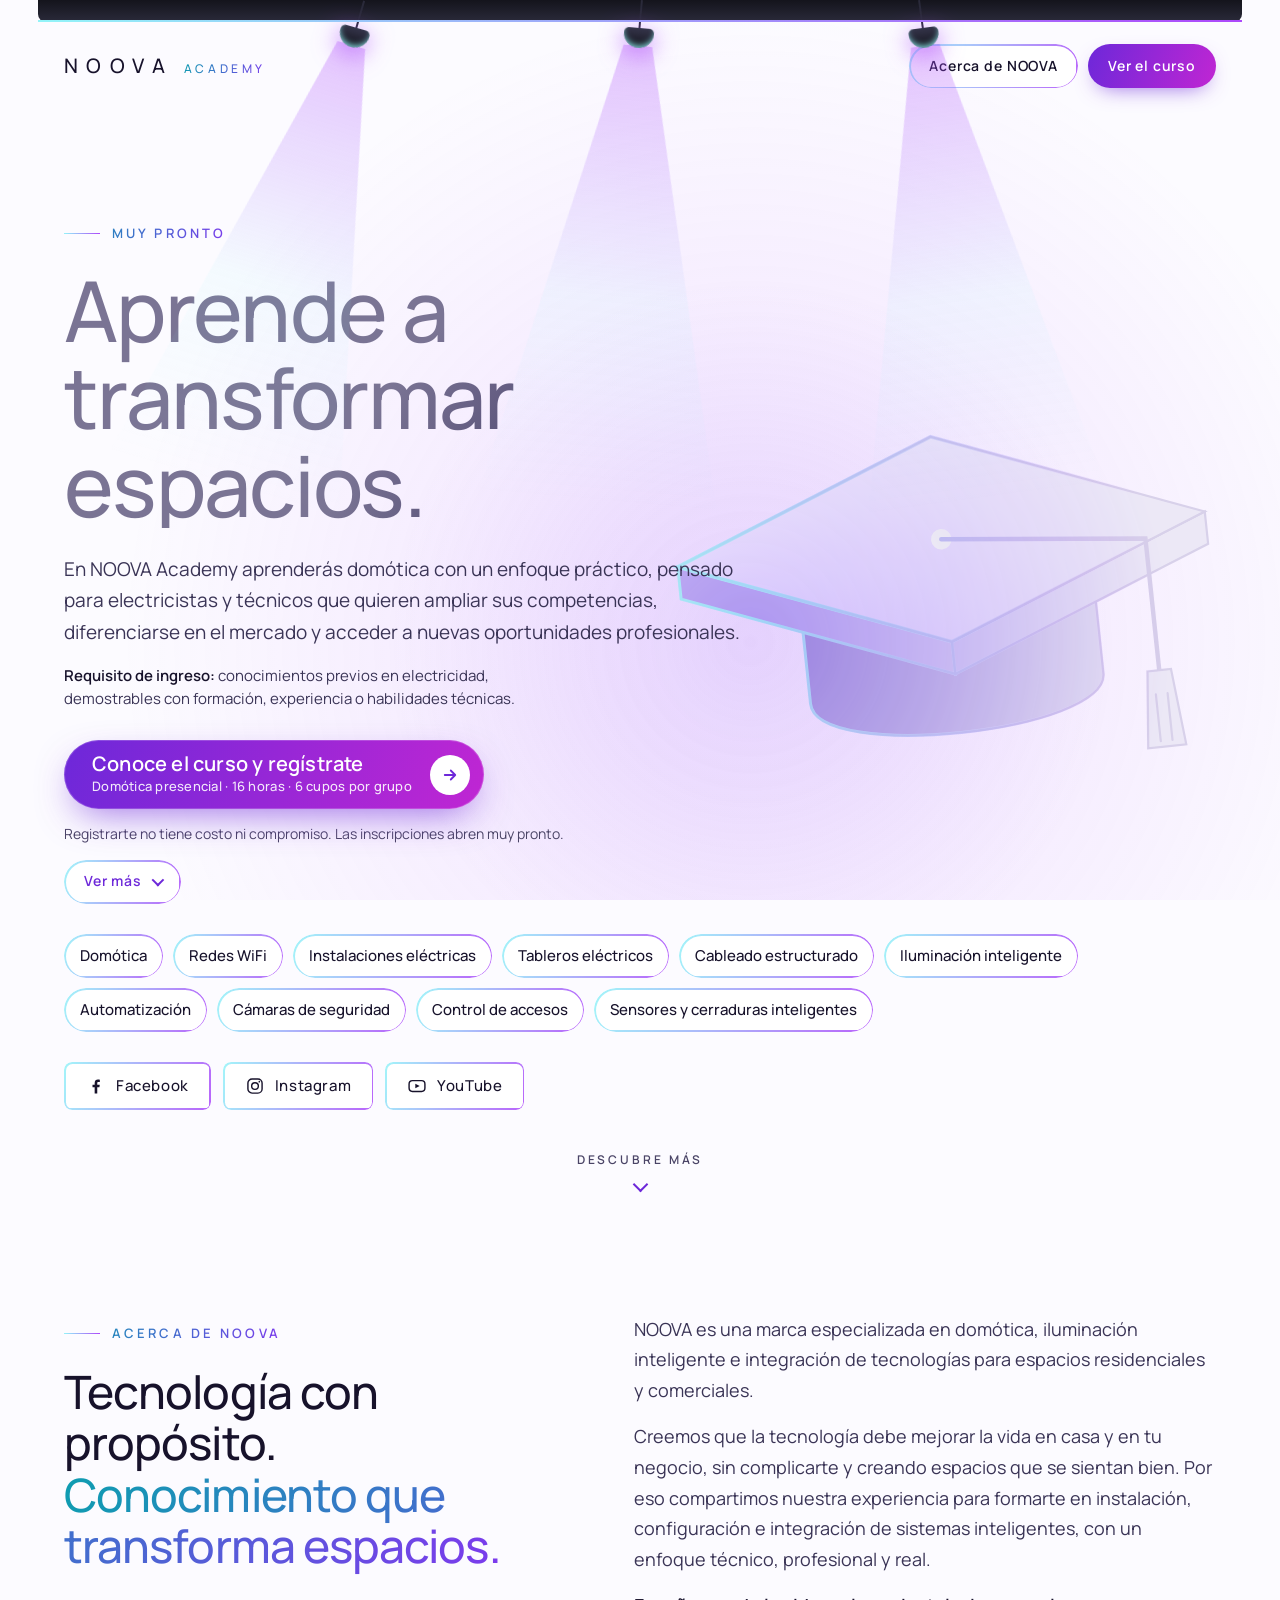
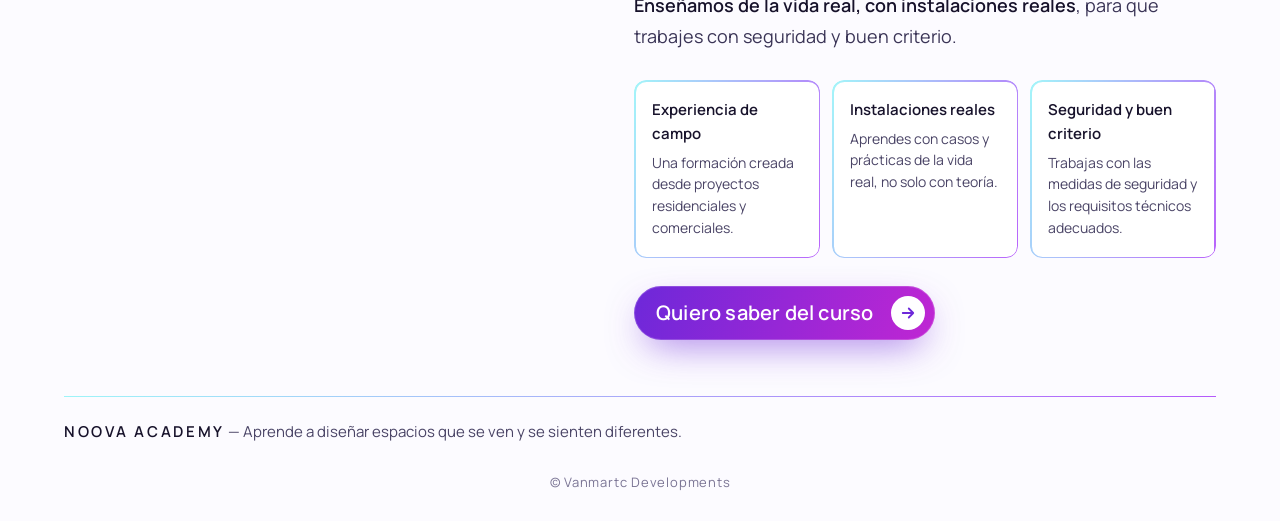
==== indexClaro.html @ cb380e4d "infoCurso page" ====
<!DOCTYPE html>
<html lang="es">
<head>
<meta charset="utf-8">
<meta name="viewport" content="width=device-width, initial-scale=1, viewport-fit=cover">
<title>NOOVA Academy | Muy pronto</title>
<meta name="description" content="Talleres de remodelación, iluminación, domótica, materiales y herramientas. La Academia NOOVA abre muy pronto.">
<meta name="theme-color" content="#FCFBFF">
<meta property="og:title" content="NOOVA Academy | Muy pronto">
<meta property="og:description" content="Aprende a transformar espacios con talleres prácticos de NOOVA Designs.">
<meta property="og:type" content="website">
<link rel="preconnect" href="https://fonts.googleapis.com">
<link rel="preconnect" href="https://fonts.gstatic.com" crossorigin>
<link href="https://fonts.googleapis.com/css2?family=Manrope:wght@400;500;600&display=swap" rel="stylesheet">
<script src="assets/js/boot.js"></script>
<link rel="stylesheet" href="assets/css/home-light.css">
<link rel="stylesheet" href="assets/css/rail-lights.css">
<link rel="stylesheet" href="assets/css/cta.css">
</head>
<body>
<div class="glow" aria-hidden="true"></div>
<div class="shade" aria-hidden="true"></div>
<div class="nrail" aria-hidden="true">
<span class="nl" style="--k:28%" data-k="28"><i></i><b></b></span>
<span class="nl nl-c" style="--k:50%" data-k="50"><i></i><b></b></span>
<span class="nl" style="--k:72%" data-k="72"><i></i><b></b></span>
</div>
<svg width="0" height="0" style="position:absolute" aria-hidden="true" focusable="false"><defs>
<linearGradient id="cone" x1="0" y1="0" x2="0" y2="1"><stop offset="0" stop-color="#F4F0EB" stop-opacity=".22"/><stop offset="1" stop-color="#F4F0EB" stop-opacity="0"/></linearGradient>
<linearGradient id="rim" x1="0" y1="0" x2="1" y2="0"><stop offset="0" stop-color="#93F4F8"/><stop offset="1" stop-color="#AD48FB"/></linearGradient>
<radialGradient id="halo"><stop offset="0" stop-color="#F4F0EB" stop-opacity=".8"/><stop offset=".35" stop-color="#AD48FB" stop-opacity=".22"/><stop offset=".7" stop-color="#E447B3" stop-opacity=".06"/><stop offset="1" stop-color="#8B5CF6" stop-opacity="0"/></radialGradient>
<linearGradient id="capg" gradientUnits="userSpaceOnUse" x1="0" y1="0" x2="400" y2="0"><stop offset="0" stop-color="#93F4F8"/><stop offset="1" stop-color="#AD48FB"/></linearGradient>
<linearGradient id="capt" x1="0" y1="0" x2="1" y2="1"><stop offset="0" stop-color="#EBE0FF"/><stop offset="1" stop-color="#B99CFF"/></linearGradient>
</defs></svg>

<div class="cap" id="cap" aria-hidden="true">
<svg class="cap-base" viewBox="0 0 400 300" focusable="false"><g class="capart"></g></svg>
<svg class="lit" viewBox="0 0 400 300" focusable="false"><g class="capart"></g></svg>
</div>

<div class="page">
<header><div class="brand" aria-label="NOOVA Academy">NOOVA<span>ACADEMY</span></div>
<div class="hd-r"><a class="nav-about" href="#acerca-noova">Acerca de NOOVA</a><a class="hd-cta" href="InfoCurso.html">Ver el curso</a></div></header>
<main>
<div class="kicker">MUY PRONTO</div>
<h1 id="titular">Aprende a transformar espacios.</h1>
<p class="lead">En NOOVA Academy aprenderás domótica con un enfoque práctico, pensado para electricistas y técnicos que quieren ampliar sus competencias, diferenciarse en el mercado y acceder a nuevas oportunidades profesionales.</p>
<p class="req"><strong>Requisito de ingreso:</strong> conocimientos previos en electricidad, demostrables con formación, experiencia o habilidades técnicas.</p>
<div class="cta-wrap">
<a class="cta" href="InfoCurso.html"><span class="cta-t"><b>Conoce el curso y regístrate</b><small>Domótica presencial · 16 horas · 6 cupos por grupo</small></span><span class="cta-ic" aria-hidden="true"><svg viewBox="0 0 24 24" fill="none" stroke="currentColor" stroke-width="2.4" stroke-linecap="round" stroke-linejoin="round"><path d="M5 12h14M13 6l6 6-6 6"/></svg></span></a>
<p class="cta-note">Registrarte no tiene costo ni compromiso. Las inscripciones abren muy pronto.</p>
</div>
<details class="more">
<summary><span class="m-closed">Ver más</span><span class="m-open">Ver menos</span></summary>
<div class="more-body">
<p>Aprenderás a instalar, configurar e integrar:</p>
<ul>
<li>Relés inteligentes, sensores de movimiento y presencia</li>
<li>Aplicaciones como Smart Life y Tuya, redes Wi-Fi y asistentes de voz como Alexa</li>
<li>Automatización de puertas, cerraduras, persianas y cortinas motorizadas</li>
<li>Sistemas de audio y control de aire acondicionado</li>
<li>Válvulas motorizadas de agua y gas, sistemas de riego y automatización de jacuzzis, siempre con las medidas de seguridad y los requisitos técnicos adecuados</li>
<li>Escenas y rutinas inteligentes, con dispositivos que trabajan en conjunto</li>
<li>Diagnóstico de fallas y solución de problemas reales de instalación y configuración</li>
</ul>
<p>Combinamos fundamentos técnicos con prácticas de laboratorio y ejercicios aplicados: comprenderás cómo funcionan los sistemas y aprenderás haciendo, no solo encendiendo luces desde el celular.</p>
<p>Si ya sabes electricidad y quieres crecer con la tecnología, aquí puedes empezar esa nueva etapa profesional.</p>
</div>
</details>
<ul class="topics" aria-label="Temas de los talleres">
<li>Domótica</li>
<li>Redes WiFi</li>
<li>Instalaciones eléctricas</li>
<li>Tableros eléctricos</li>
<li>Cableado estructurado</li>
<li>Iluminación inteligente</li>
<li>Automatización</li>
<li>Cámaras de seguridad</li>
<li>Control de accesos</li>
<li>Sensores y cerraduras inteligentes</li>
</ul>
<nav class="social" aria-label="Redes sociales">
<a href="https://web.facebook.com/noovadomoticaeiluminacioninteligente" target="_blank" rel="noopener noreferrer" aria-label="Facebook de NOOVA (se abre en una pestaña nueva)"><svg viewBox="0 0 24 24" fill="currentColor" aria-hidden="true" focusable="false"><path d="M13.5 21v-7.5h2.6l.4-3h-3V8.6c0-.9.3-1.5 1.5-1.5h1.6V4.4c-.3 0-1.2-.1-2.3-.1-2.3 0-3.9 1.4-3.9 4v2.2H7.8v3h2.6V21z"/></svg>Facebook</a>
<a href="https://www.instagram.com/noova.domotica/" target="_blank" rel="noopener noreferrer" aria-label="Instagram de NOOVA (se abre en una pestaña nueva)"><svg viewBox="0 0 24 24" fill="none" stroke="currentColor" stroke-width="1.7" aria-hidden="true" focusable="false"><rect x="3.5" y="3.5" width="17" height="17" rx="5"/><circle cx="12" cy="12" r="4"/><circle cx="17.2" cy="6.8" r="1" fill="currentColor" stroke="none"/></svg>Instagram</a>
<a href="https://www.youtube.com/@noovasmartliving" target="_blank" rel="noopener noreferrer" aria-label="YouTube de NOOVA (se abre en una pestaña nueva)"><svg viewBox="0 0 24 24" fill="none" stroke="currentColor" stroke-width="1.7" aria-hidden="true" focusable="false"><rect x="2.5" y="5.5" width="19" height="13" rx="4"/><path d="M10 9.2 L15.2 12 L10 14.8 Z" fill="currentColor" stroke="none"/></svg>YouTube</a>
</nav>
<a class="scroll-hint" href="#acerca-noova"><span>Descubre más</span><i aria-hidden="true"></i></a>
</main>

<section class="about" id="acerca-noova" aria-labelledby="acerca">
<div>
<div class="kicker">ACERCA DE NOOVA</div>
<h2 id="acerca">Tecnología con propósito. <span>Conocimiento que transforma espacios.</span></h2>
</div>
<div>
<p>NOOVA es una marca especializada en domótica, iluminación inteligente e integración de tecnologías para espacios residenciales y comerciales.</p>
<p>Creemos que la tecnología debe mejorar la vida en casa y en tu negocio, sin complicarte y creando espacios que se sientan bien. Por eso compartimos nuestra experiencia para formarte en instalación, configuración e integración de sistemas inteligentes, con un enfoque técnico, profesional y real.</p>
<p><strong>Enseñamos de la vida real, con instalaciones reales</strong>, para que trabajes con seguridad y buen criterio.</p>
<ul class="trust">
<li><b>Experiencia de campo</b><span>Una formación creada desde proyectos residenciales y comerciales.</span></li>
<li><b>Instalaciones reales</b><span>Aprendes con casos y prácticas de la vida real, no solo con teoría.</span></li>
<li><b>Seguridad y buen criterio</b><span>Trabajas con las medidas de seguridad y los requisitos técnicos adecuados.</span></li>
</ul>
<a class="cta cta--sm" href="InfoCurso.html"><span class="cta-t"><b>Quiero saber del curso</b></span><span class="cta-ic" aria-hidden="true"><svg viewBox="0 0 24 24" fill="none" stroke="currentColor" stroke-width="2.4" stroke-linecap="round" stroke-linejoin="round"><path d="M5 12h14M13 6l6 6-6 6"/></svg></span></a>
</div>
</section>

<footer>
<div class="line" aria-hidden="true"></div>
<p><strong>NOOVA ACADEMY</strong> — Aprende a diseñar espacios que se ven y se sienten diferentes.</p>
<p class="credit">© Vanmartc Developments</p>
</footer>
</div>

<script src="assets/js/home-light.js"></script>
</body>
</html>
---- assets/css/home-light.css ----
@property --lit{syntax:'<number>';inherits:true;initial-value:1}
:root{color-scheme:light;--bg:#FCFBFF;--surface:#F3EFFB;--text:#17122B;--text-2:#4A4466;--dim:#7A7494;--violet:#8B5CF6;--fucsia:#E447B3;--border:#DAD3EC;--cyan:#93F4F8;--lila:#AD48FB;--accent:#6D28D9;--logo:linear-gradient(110deg,#93F4F8,#AD48FB);--logo-text:linear-gradient(110deg,#0E9DB0,#7C3AED);--grad:linear-gradient(110deg,var(--violet),var(--fucsia));--lit:1;--x:55vw;--y:60vh;--hx:30%;--hy:50%;--s:1;--pad:64px;--rail:24px;transition:--lit 1.6s ease}
:root.off{--lit:0}
*{box-sizing:border-box;margin:0}
html,body{height:100%}
body{background:var(--bg);color:var(--text);font-family:"Manrope",system-ui,-apple-system,"Segoe UI",sans-serif;font-size:17px;line-height:1.6;overflow-x:hidden;-webkit-font-smoothing:antialiased}
.glow{position:fixed;inset:0;z-index:0;pointer-events:none;opacity:var(--lit);background:radial-gradient(520px circle at var(--x) var(--y),rgba(139,92,246,.10),transparent 70%),radial-gradient(900px circle at var(--x) var(--y),rgba(173,72,251,.16),transparent 70%)}
.lamp{position:fixed;top:0;left:50vw;width:0;height:0;z-index:1;pointer-events:none}
.fx{position:absolute;left:0;top:0}
.swing{position:absolute;top:var(--rail);left:0;transform-origin:0 0;will-change:transform}
.scale{position:absolute;left:0;top:0;transform:scale(var(--s));transform-origin:0 0}
.fxsvg{position:absolute;top:0;left:-60px;width:120px;height:90px;overflow:visible}
.lamp-btn{position:absolute;left:-32px;top:14px;width:64px;height:52px;background:transparent;border:0;border-radius:8px;cursor:pointer;pointer-events:auto}
.lamp-btn:focus-visible,.social a:focus-visible{outline:2px solid var(--accent);outline-offset:3px}
.rail{position:absolute;top:0;height:var(--rail);background:linear-gradient(#1C1C26,var(--surface));border:1px solid var(--border);border-top:0;border-radius:0 0 8px 8px}
.rail::after{content:"";position:absolute;left:0;right:0;bottom:-1px;height:1px;background:var(--logo);opacity:.8}
.cap{position:fixed;right:max(3vw,16px);bottom:max(9vh,64px);width:min(46vw,640px);aspect-ratio:4/3;z-index:1;pointer-events:none}
.cap svg{position:absolute;inset:0;width:100%;height:100%;overflow:visible}
.cap .lit{opacity:calc(.9*var(--lit));-webkit-mask-image:radial-gradient(circle 420px at var(--cx,50%) var(--cy,50%),#000 0%,rgba(0,0,0,.6) 45%,transparent 100%);mask-image:radial-gradient(circle 420px at var(--cx,50%) var(--cy,50%),#000 0%,rgba(0,0,0,.6) 45%,transparent 100%)}
.cap-base .t,.cap-base .s,.cap-base .b{fill:#ECE8F6;stroke:#D8D1EA;stroke-width:1.5}
.cap-base .c{fill:none;stroke:#D8D1EA;stroke-width:3;stroke-linecap:round}
.cap-base .k{fill:#D8D1EA}
.lit .t{fill:url(#capt);stroke:url(#capg);stroke-width:2.5}
.lit .s{fill:#A68CF0;stroke:url(#capg);stroke-width:2}
.lit .b{fill:#8E73DD;stroke:url(#capg);stroke-width:2}
.lit .c{fill:none;stroke:url(#capg);stroke-width:3;stroke-linecap:round}
.lit .k{fill:#FFFFFF}
@media (max-width:767px){.cap{width:84vw;right:-8vw;bottom:14vh}}
.shade{position:fixed;inset:0;z-index:4;pointer-events:none;background:#241B3D;opacity:calc(.5*(1 - var(--lit)))}
.page{position:relative;z-index:2;min-height:100svh;display:flex;flex-direction:column;padding:max(44px,env(safe-area-inset-top)) var(--pad) max(28px,env(safe-area-inset-bottom));max-width:1280px;margin:0 auto}
.brand{font-weight:500;font-size:20px;letter-spacing:.42em}
.brand span{letter-spacing:.3em;font-size:12px;margin-left:.9em;color:var(--accent)}
@supports (background-clip:text) or (-webkit-background-clip:text){.brand span,.topics b,.kicker{background:var(--logo-text);-webkit-background-clip:text;background-clip:text;color:transparent;-webkit-text-fill-color:transparent}}
main{flex:1;display:flex;flex-direction:column;justify-content:flex-end;min-height:calc(100svh - 64px);padding:15vh 0 48px}
.kicker{display:inline-flex;align-items:center;gap:12px;font-size:13px;font-weight:600;letter-spacing:.24em;color:var(--accent);margin-bottom:22px;align-self:flex-start}
.kicker::before{content:"";width:36px;height:1px;background:var(--logo);-webkit-text-fill-color:initial}
h1{font-weight:500;line-height:1.04;letter-spacing:-.02em;font-size:clamp(38px,7.2vw,84px);max-width:13ch;color:var(--text)}
@supports (background-clip:text) or (-webkit-background-clip:text){h1{background:radial-gradient(circle calc(440px*var(--lit) + 1px) at var(--hx) var(--hy),#17122B 0%,#3B3260 40%,var(--dim) 100%);-webkit-background-clip:text;background-clip:text;color:transparent;-webkit-text-fill-color:transparent}}
.lead{margin-top:26px;max-width:58ch;color:#3A3456;font-size:clamp(16px,1.6vw,19px);line-height:1.65}
@media (prefers-reduced-motion:no-preference){html{scroll-behavior:smooth}}
header{display:flex;align-items:center;justify-content:space-between;gap:16px}
.nav-about{position:relative;display:inline-flex;align-items:center;min-height:44px;padding:0 20px;font-size:14px;font-weight:600;letter-spacing:.06em;color:var(--text);text-decoration:none;background:rgba(255,255,255,.82);border-radius:999px;transition:background .2s}
.nav-about:hover{background:var(--surface)}
.nav-about:hover::before{opacity:1}
.nav-about:focus-visible{outline:2px solid var(--accent);outline-offset:3px}
.scroll-hint{align-self:center;margin-top:40px;display:flex;flex-direction:column;align-items:center;gap:10px;min-height:44px;text-decoration:none;color:var(--text-2);font-size:12px;font-weight:600;letter-spacing:.24em;text-transform:uppercase;transition:color .2s}
.scroll-hint i{width:11px;height:11px;border-right:2px solid var(--accent);border-bottom:2px solid var(--accent);transform:rotate(45deg)}
.scroll-hint:hover{color:var(--text)}
.scroll-hint:focus-visible{outline:2px solid var(--accent);outline-offset:6px;border-radius:8px}
@media (max-width:767px){.nav-about{min-height:40px;padding:0 14px;font-size:13px}}
.about{scroll-margin-top:-20px;padding:72px 0 56px;display:grid;grid-template-columns:1fr 1.15fr;gap:40px 64px;align-items:start}
.about h2{font-weight:500;line-height:1.12;letter-spacing:-.02em;font-size:clamp(28px,3.6vw,46px);color:var(--text);max-width:16ch}
@supports (background-clip:text) or (-webkit-background-clip:text){.about h2 span{background:var(--logo-text);-webkit-background-clip:text;background-clip:text;color:transparent;-webkit-text-fill-color:transparent}}
.about p{color:#3A3456;font-size:clamp(16px,1.5vw,18px);line-height:1.7;max-width:60ch}
.about p+p{margin-top:16px}
.about p strong{color:var(--text);font-weight:600}
.trust{list-style:none;padding:0;margin-top:28px;display:grid;grid-template-columns:repeat(3,1fr);gap:12px}
.trust li{position:relative;padding:18px 18px 20px;background:rgba(255,255,255,.82);border-radius:12px}
.trust b{display:block;font-size:15px;font-weight:600;color:var(--text);margin-bottom:6px}
.trust span{display:block;font-size:14px;line-height:1.55;color:var(--text-2)}
@media (max-width:1023px){.about{grid-template-columns:1fr;gap:28px;padding:56px 0 40px}}
@media (max-width:767px){.trust{grid-template-columns:1fr}.about{padding:48px 0 32px}}
.req{margin-top:16px;max-width:58ch;font-size:15px;line-height:1.55;color:#3A3456}
.req strong{color:var(--text);font-weight:600}
.more{margin-top:14px;max-width:58ch}
.more summary{position:relative;list-style:none;cursor:pointer;display:inline-flex;align-items:center;gap:10px;min-height:44px;padding:0 20px;font-size:14px;font-weight:600;letter-spacing:.06em;color:var(--accent);background:rgba(255,255,255,.82);border-radius:999px}
.more summary::-webkit-details-marker{display:none}
.more summary::after{content:"";width:7px;height:7px;border-right:2px solid currentColor;border-bottom:2px solid currentColor;transform:rotate(45deg) translateY(-2px);transition:transform .2s}
.more[open] summary::after{transform:rotate(-135deg) translateY(-2px)}
.more summary:focus-visible{outline:2px solid var(--accent);outline-offset:3px}
.more[open] .m-closed,.more:not([open]) .m-open{display:none}
.more-body{margin-top:16px;padding-left:20px;border-left:2px solid;border-image:linear-gradient(180deg,var(--accent),var(--lila)) 1;color:#3A3456;font-size:clamp(15px,1.5vw,17px);line-height:1.65}
.more-body p{margin-top:12px}
.more-body p:first-child{margin-top:0}
.more-body ul{list-style:none;padding:0;margin:8px 0 4px}
.more-body li{position:relative;padding-left:20px;margin-top:8px}
.more-body li::before{content:"";position:absolute;left:0;top:.8em;width:10px;height:1px;background:var(--logo)}
.topics{display:flex;flex-wrap:wrap;gap:10px;list-style:none;padding:0;margin-top:30px}
.topics li{position:relative;display:inline-flex;align-items:baseline;gap:10px;padding:10px 16px;font-size:15px;font-weight:500;background:rgba(255,255,255,.82);border-radius:999px}
.topics li::before,.social a::before,.more summary::before,.trust li::before,.nav-about::before{content:"";position:absolute;inset:0;border-radius:inherit;padding:1.5px;background:var(--logo);-webkit-mask:linear-gradient(#000 0 0) content-box,linear-gradient(#000 0 0);-webkit-mask-composite:xor;mask:linear-gradient(#000 0 0) content-box exclude,linear-gradient(#000 0 0);opacity:.85;transition:opacity .2s}
.topics b{font-size:11px;font-weight:600;letter-spacing:.12em;color:var(--accent)}
.social{display:flex;flex-wrap:wrap;gap:12px;margin-top:30px}
.social a{position:relative;display:inline-flex;align-items:center;gap:10px;min-height:48px;padding:0 22px;color:var(--text);text-decoration:none;font-size:15px;font-weight:500;letter-spacing:.04em;background:rgba(255,255,255,.82);border-radius:8px;transition:background .2s,transform .2s}
.social a:hover{background:var(--surface)}
.social a:hover::before{opacity:1}
.social a:active{transform:scale(.98)}
.social svg{width:20px;height:20px;flex:none}
footer{padding-top:24px;position:relative}
.line{position:absolute;top:0;left:0;height:1px;width:100%;background:var(--logo);transform-origin:left;opacity:.9}
footer p{color:var(--text-2);font-size:15px}
footer strong{color:var(--text);font-weight:600;letter-spacing:.18em}
footer .credit{margin-top:28px;text-align:center;font-size:13px;letter-spacing:.06em;color:var(--dim)}
@media (prefers-reduced-motion:no-preference){
.line{animation:draw 1.6s cubic-bezier(.2,.7,.2,1) both}
.fx{animation:drop 1.3s cubic-bezier(.2,.8,.2,1) .15s both}
.brand,.kicker,h1,.lead,.topics,.social,footer p{animation:rise .9s ease both}
.nav-about{animation:fade .9s ease .4s both}.scroll-hint{animation:fade .9s ease 1.9s both}.scroll-hint i{animation:bob 1.8s ease-in-out infinite}
@keyframes fade{from{opacity:0}to{opacity:1}}
@keyframes bob{0%,100%{transform:rotate(45deg) translate(0,0)}50%{transform:rotate(45deg) translate(4px,4px)}}
.brand{animation-delay:.2s}.kicker{animation-delay:.6s}h1{animation-delay:.9s}.lead{animation-delay:1.2s}.topics{animation-delay:1.4s}.social{animation-delay:1.55s}footer p{animation-delay:1.6s}
@keyframes draw{from{transform:scaleX(0)}to{transform:scaleX(1)}}
@keyframes rise{from{opacity:0;transform:translateY(14px)}to{opacity:1;transform:none}}
@keyframes drop{from{transform:translateY(-130%)}to{transform:none}}}
@media (max-width:1023px){:root{--pad:32px}main{padding-top:12vh}}
@media (max-width:767px){:root{--pad:20px}.brand{font-size:17px}.brand span{display:none}main{padding-bottom:40px}}
@media (max-width:767px){.nav-about{display:none}}
---- assets/css/rail-lights.css ----
/* ===== Riel de luces NOOVA (compartido) ===== */
.nrail{position:fixed;top:0;left:0;right:0;height:22px;z-index:3;pointer-events:none}
.nrail::before{content:"";position:absolute;inset:0 3vw;border-radius:0 0 8px 8px;background:linear-gradient(#14141C,#2A2A3A)}
.nrail::after{content:"";position:absolute;left:3vw;right:3vw;bottom:0;height:2px;background:linear-gradient(110deg,#93F4F8,#AD48FB);opacity:calc(.35 + .65*var(--lit,1))}
.nl{position:absolute;top:22px;left:var(--k);width:0;height:0;transform-origin:0 0;transform:rotate(var(--a,0deg))}
.nl::before{content:"";position:absolute;left:-1px;top:-22px;width:2px;height:30px;background:#2A2A3A}
.nl b{position:absolute;left:-15px;top:6px;width:30px;height:20px;border-radius:5px 5px 15px 15px;background:linear-gradient(#34344A,#14141C);box-shadow:inset 0 -4px 6px -2px rgba(147,244,248,calc(var(--lit,1)*.9)),0 6px 22px 2px rgba(173,72,251,calc(var(--lit,1)*.55))}
.nl i{position:absolute;left:-120px;top:24px;width:240px;height:min(62vh,460px);clip-path:polygon(44% 0,56% 0,100% 100%,0 100%);background:linear-gradient(rgba(173,72,251,.30),rgba(147,244,248,.08) 55%,transparent);opacity:var(--lit,1)}
@media (max-width:1023px){.nl:not(.nl-c){display:none}}
---- assets/css/cta.css ----
/* ===== Botón al curso ===== */
.cta-wrap{margin-top:30px;align-self:flex-start}
.cta{position:relative;display:inline-flex;align-items:center;gap:18px;min-height:64px;padding:12px 14px 12px 28px;border-radius:999px;color:#fff;text-decoration:none;background:linear-gradient(110deg,#6D28D9,#C026D3);box-shadow:0 14px 38px -12px rgba(109,40,217,.7),inset 0 0 0 1px rgba(255,255,255,.18);transition:transform .2s,box-shadow .2s}
.cta:hover{transform:translateY(-2px);box-shadow:0 20px 46px -10px rgba(192,38,211,.75),inset 0 0 0 1px rgba(255,255,255,.28)}
.cta:active{transform:scale(.98)}
.cta:focus-visible{outline:3px solid var(--text);outline-offset:4px}
.cta-t{display:flex;flex-direction:column;text-align:left}
.cta-t b{font-size:clamp(17px,2.2vw,20px);font-weight:600;letter-spacing:.01em;line-height:1.2}
.cta-t small{font-size:13px;font-weight:500;opacity:.9;letter-spacing:.02em}
.cta-ic{flex:none;width:40px;height:40px;border-radius:50%;background:#fff;color:#6D28D9;display:grid;place-items:center}
.cta-ic svg{width:18px;height:18px;transition:transform .2s}
.cta:hover .cta-ic svg{transform:translateX(3px)}
.cta::after{content:"";position:absolute;inset:-5px;border-radius:inherit;border:2px solid #AD48FB;opacity:0;pointer-events:none}
.cta-note{margin-top:14px;font-size:14px;color:var(--text-2)}
.cta--sm{min-height:54px;padding:8px 10px 8px 22px;margin-top:28px}
.cta--sm .cta-ic{width:34px;height:34px}
.hd-r{display:flex;align-items:center;gap:10px}
.hd-cta{display:inline-flex;align-items:center;min-height:44px;padding:0 20px;border-radius:999px;font-family:"Manrope",system-ui,-apple-system,"Segoe UI",sans-serif;font-size:14px;font-weight:600;letter-spacing:.06em;color:#fff;text-decoration:none;background:linear-gradient(110deg,#6D28D9,#C026D3);box-shadow:0 8px 22px -10px rgba(109,40,217,.8)}
.hd-cta:focus-visible{outline:2px solid currentColor;outline-offset:3px}
@media (prefers-reduced-motion:no-preference){.cta::after{animation:ring 2.4s ease-out 2.2s infinite}.cta-wrap{animation:rise .9s ease 1.3s both}@keyframes ring{0%{opacity:.7;transform:scale(1)}100%{opacity:0;transform:scale(1.12,1.4)}}}
@media (max-width:767px){.cta-wrap{align-self:stretch}.cta{display:flex;width:100%;justify-content:space-between;padding-left:22px}.hd-cta{padding:0 16px;font-size:13px}}
@media (max-width:767px){.hd-cta--hide-sm{display:none}}
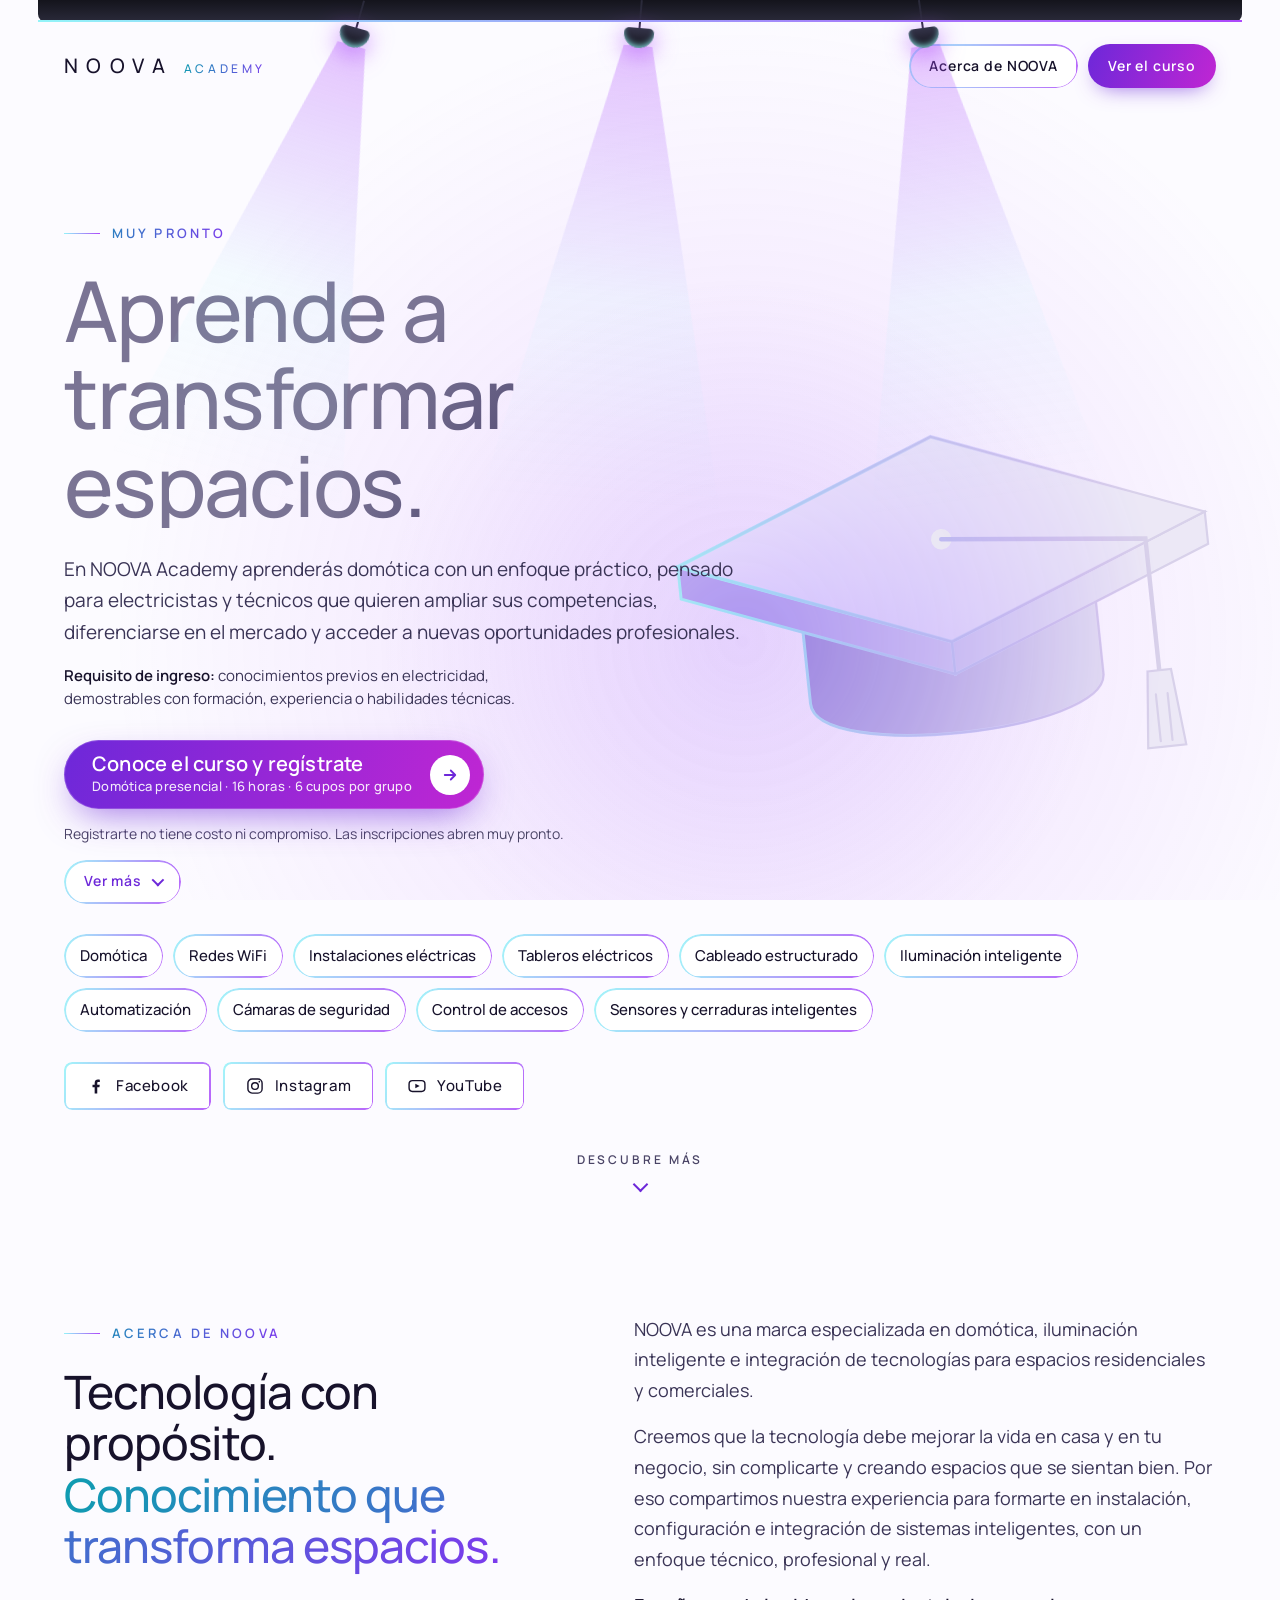
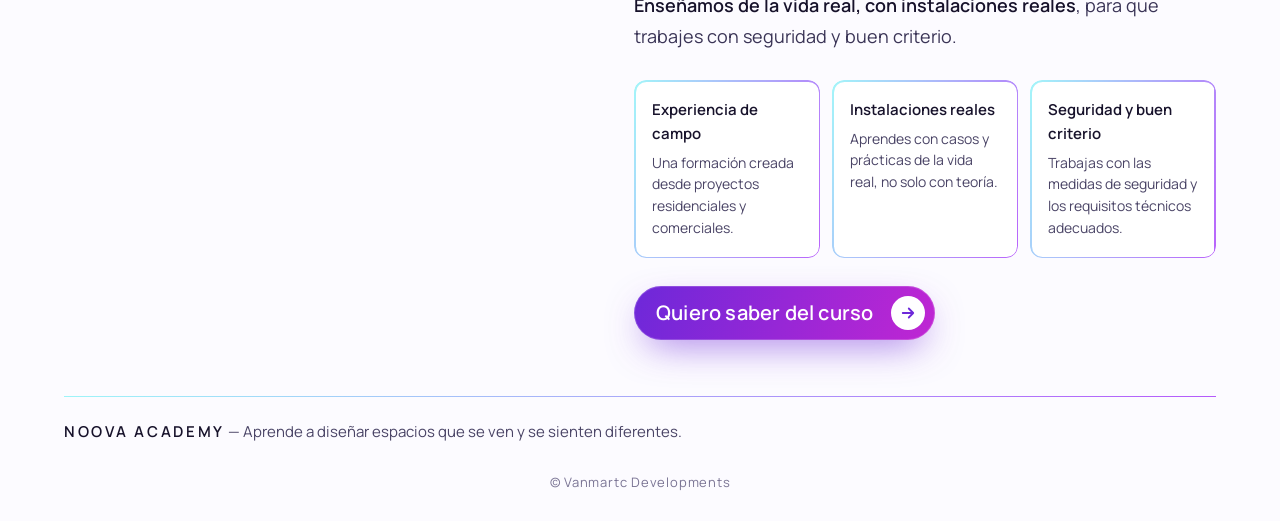
==== commit 787802c3: "load infoCurso.html" ====
--- a/indexClaro.html
+++ b/indexClaro.html
@@ -1,31 +1,33 @@
 <!DOCTYPE html>
 <html lang="es">
+
 <head>
-<meta charset="utf-8">
-<meta name="viewport" content="width=device-width, initial-scale=1, viewport-fit=cover">
-<title>NOOVA Academy | Muy pronto</title>
-<meta name="description" content="Talleres de remodelación, iluminación, domótica, materiales y herramientas. La Academia NOOVA abre muy pronto.">
-<meta name="theme-color" content="#FCFBFF">
-<meta property="og:title" content="NOOVA Academy | Muy pronto">
-<meta property="og:description" content="Aprende a transformar espacios con talleres prácticos de NOOVA Designs.">
-<meta property="og:type" content="website">
-<link rel="preconnect" href="https://fonts.googleapis.com">
-<link rel="preconnect" href="https://fonts.gstatic.com" crossorigin>
-<link href="https://fonts.googleapis.com/css2?family=Manrope:wght@400;500;600&display=swap" rel="stylesheet">
-<script src="assets/js/boot.js"></script>
-<link rel="stylesheet" href="assets/css/home-light.css">
-<link rel="stylesheet" href="assets/css/rail-lights.css">
-<link rel="stylesheet" href="assets/css/cta.css">
+    <meta charset="utf-8">
+    <meta name="viewport" content="width=device-width, initial-scale=1, viewport-fit=cover">
+    <title>NOOVA Academy | Muy pronto</title>
+    <meta name="description" content="Talleres de remodelación, iluminación, domótica, materiales y herramientas. La Academia NOOVA abre muy pronto.">
+    <meta name="theme-color" content="#FCFBFF">
+    <meta property="og:title" content="NOOVA Academy | Muy pronto">
+    <meta property="og:description" content="Aprende a transformar espacios con talleres prácticos de NOOVA Designs.">
+    <meta property="og:type" content="website">
+    <link rel="preconnect" href="https://fonts.googleapis.com">
+    <link rel="preconnect" href="https://fonts.gstatic.com" crossorigin>
+    <link href="https://fonts.googleapis.com/css2?family=Manrope:wght@400;500;600&display=swap" rel="stylesheet">
+    <script src="assets/js/boot.js"></script>
+    <link rel="stylesheet" href="assets/css/home-light.css">
+    <link rel="stylesheet" href="assets/css/rail-lights.css">
+    <link rel="stylesheet" href="assets/css/cta.css">
 </head>
+
 <body>
-<div class="glow" aria-hidden="true"></div>
-<div class="shade" aria-hidden="true"></div>
-<div class="nrail" aria-hidden="true">
-<span class="nl" style="--k:28%" data-k="28"><i></i><b></b></span>
-<span class="nl nl-c" style="--k:50%" data-k="50"><i></i><b></b></span>
-<span class="nl" style="--k:72%" data-k="72"><i></i><b></b></span>
-</div>
-<svg width="0" height="0" style="position:absolute" aria-hidden="true" focusable="false"><defs>
+    <div class="glow" aria-hidden="true"></div>
+    <div class="shade" aria-hidden="true"></div>
+    <div class="nrail" aria-hidden="true">
+        <span class="nl" style="--k:28%" data-k="28"><i></i><b></b></span>
+        <span class="nl nl-c" style="--k:50%" data-k="50"><i></i><b></b></span>
+        <span class="nl" style="--k:72%" data-k="72"><i></i><b></b></span>
+    </div>
+    <svg width="0" height="0" style="position:absolute" aria-hidden="true" focusable="false"><defs>
 <linearGradient id="cone" x1="0" y1="0" x2="0" y2="1"><stop offset="0" stop-color="#F4F0EB" stop-opacity=".22"/><stop offset="1" stop-color="#F4F0EB" stop-opacity="0"/></linearGradient>
 <linearGradient id="rim" x1="0" y1="0" x2="1" y2="0"><stop offset="0" stop-color="#93F4F8"/><stop offset="1" stop-color="#AD48FB"/></linearGradient>
 <radialGradient id="halo"><stop offset="0" stop-color="#F4F0EB" stop-opacity=".8"/><stop offset=".35" stop-color="#AD48FB" stop-opacity=".22"/><stop offset=".7" stop-color="#E447B3" stop-opacity=".06"/><stop offset="1" stop-color="#8B5CF6" stop-opacity="0"/></radialGradient>
@@ -33,85 +35,89 @@
 <linearGradient id="capt" x1="0" y1="0" x2="1" y2="1"><stop offset="0" stop-color="#EBE0FF"/><stop offset="1" stop-color="#B99CFF"/></linearGradient>
 </defs></svg>
 
-<div class="cap" id="cap" aria-hidden="true">
-<svg class="cap-base" viewBox="0 0 400 300" focusable="false"><g class="capart"></g></svg>
-<svg class="lit" viewBox="0 0 400 300" focusable="false"><g class="capart"></g></svg>
-</div>
+    <div class="cap" id="cap" aria-hidden="true">
+        <svg class="cap-base" viewBox="0 0 400 300" focusable="false"><g class="capart"></g></svg>
+        <svg class="lit" viewBox="0 0 400 300" focusable="false"><g class="capart"></g></svg>
+    </div>
 
-<div class="page">
-<header><div class="brand" aria-label="NOOVA Academy">NOOVA<span>ACADEMY</span></div>
-<div class="hd-r"><a class="nav-about" href="#acerca-noova">Acerca de NOOVA</a><a class="hd-cta" href="InfoCurso.html">Ver el curso</a></div></header>
-<main>
-<div class="kicker">MUY PRONTO</div>
-<h1 id="titular">Aprende a transformar espacios.</h1>
-<p class="lead">En NOOVA Academy aprenderás domótica con un enfoque práctico, pensado para electricistas y técnicos que quieren ampliar sus competencias, diferenciarse en el mercado y acceder a nuevas oportunidades profesionales.</p>
-<p class="req"><strong>Requisito de ingreso:</strong> conocimientos previos en electricidad, demostrables con formación, experiencia o habilidades técnicas.</p>
-<div class="cta-wrap">
-<a class="cta" href="InfoCurso.html"><span class="cta-t"><b>Conoce el curso y regístrate</b><small>Domótica presencial · 16 horas · 6 cupos por grupo</small></span><span class="cta-ic" aria-hidden="true"><svg viewBox="0 0 24 24" fill="none" stroke="currentColor" stroke-width="2.4" stroke-linecap="round" stroke-linejoin="round"><path d="M5 12h14M13 6l6 6-6 6"/></svg></span></a>
-<p class="cta-note">Registrarte no tiene costo ni compromiso. Las inscripciones abren muy pronto.</p>
-</div>
-<details class="more">
-<summary><span class="m-closed">Ver más</span><span class="m-open">Ver menos</span></summary>
-<div class="more-body">
-<p>Aprenderás a instalar, configurar e integrar:</p>
-<ul>
-<li>Relés inteligentes, sensores de movimiento y presencia</li>
-<li>Aplicaciones como Smart Life y Tuya, redes Wi-Fi y asistentes de voz como Alexa</li>
-<li>Automatización de puertas, cerraduras, persianas y cortinas motorizadas</li>
-<li>Sistemas de audio y control de aire acondicionado</li>
-<li>Válvulas motorizadas de agua y gas, sistemas de riego y automatización de jacuzzis, siempre con las medidas de seguridad y los requisitos técnicos adecuados</li>
-<li>Escenas y rutinas inteligentes, con dispositivos que trabajan en conjunto</li>
-<li>Diagnóstico de fallas y solución de problemas reales de instalación y configuración</li>
-</ul>
-<p>Combinamos fundamentos técnicos con prácticas de laboratorio y ejercicios aplicados: comprenderás cómo funcionan los sistemas y aprenderás haciendo, no solo encendiendo luces desde el celular.</p>
-<p>Si ya sabes electricidad y quieres crecer con la tecnología, aquí puedes empezar esa nueva etapa profesional.</p>
-</div>
-</details>
-<ul class="topics" aria-label="Temas de los talleres">
-<li>Domótica</li>
-<li>Redes WiFi</li>
-<li>Instalaciones eléctricas</li>
-<li>Tableros eléctricos</li>
-<li>Cableado estructurado</li>
-<li>Iluminación inteligente</li>
-<li>Automatización</li>
-<li>Cámaras de seguridad</li>
-<li>Control de accesos</li>
-<li>Sensores y cerraduras inteligentes</li>
-</ul>
-<nav class="social" aria-label="Redes sociales">
-<a href="https://web.facebook.com/noovadomoticaeiluminacioninteligente" target="_blank" rel="noopener noreferrer" aria-label="Facebook de NOOVA (se abre en una pestaña nueva)"><svg viewBox="0 0 24 24" fill="currentColor" aria-hidden="true" focusable="false"><path d="M13.5 21v-7.5h2.6l.4-3h-3V8.6c0-.9.3-1.5 1.5-1.5h1.6V4.4c-.3 0-1.2-.1-2.3-.1-2.3 0-3.9 1.4-3.9 4v2.2H7.8v3h2.6V21z"/></svg>Facebook</a>
-<a href="https://www.instagram.com/noova.domotica/" target="_blank" rel="noopener noreferrer" aria-label="Instagram de NOOVA (se abre en una pestaña nueva)"><svg viewBox="0 0 24 24" fill="none" stroke="currentColor" stroke-width="1.7" aria-hidden="true" focusable="false"><rect x="3.5" y="3.5" width="17" height="17" rx="5"/><circle cx="12" cy="12" r="4"/><circle cx="17.2" cy="6.8" r="1" fill="currentColor" stroke="none"/></svg>Instagram</a>
-<a href="https://www.youtube.com/@noovasmartliving" target="_blank" rel="noopener noreferrer" aria-label="YouTube de NOOVA (se abre en una pestaña nueva)"><svg viewBox="0 0 24 24" fill="none" stroke="currentColor" stroke-width="1.7" aria-hidden="true" focusable="false"><rect x="2.5" y="5.5" width="19" height="13" rx="4"/><path d="M10 9.2 L15.2 12 L10 14.8 Z" fill="currentColor" stroke="none"/></svg>YouTube</a>
-</nav>
-<a class="scroll-hint" href="#acerca-noova"><span>Descubre más</span><i aria-hidden="true"></i></a>
-</main>
+    <div class="page">
+        <header>
+            <div class="brand" aria-label="NOOVA Academy">NOOVA<span>ACADEMY</span></div>
+            <div class="hd-r"><a class="nav-about" href="#acerca-noova">Acerca de NOOVA</a><a class="hd-cta" href="infoCurso.html">Ver el curso</a></div>
+        </header>
+        <main>
+            <div class="kicker">MUY PRONTO</div>
+            <h1 id="titular">Aprende a transformar espacios.</h1>
+            <p class="lead">En NOOVA Academy aprenderás domótica con un enfoque práctico, pensado para electricistas y técnicos que quieren ampliar sus competencias, diferenciarse en el mercado y acceder a nuevas oportunidades profesionales.</p>
+            <p class="req"><strong>Requisito de ingreso:</strong> conocimientos previos en electricidad, demostrables con formación, experiencia o habilidades técnicas.</p>
+            <div class="cta-wrap">
+                <a class="cta" href="InfoCurso.html"><span class="cta-t"><b>Conoce el curso y regístrate</b><small>Domótica presencial · 16 horas · 6 cupos por grupo</small></span><span class="cta-ic" aria-hidden="true"><svg viewBox="0 0 24 24" fill="none" stroke="currentColor" stroke-width="2.4" stroke-linecap="round" stroke-linejoin="round"><path d="M5 12h14M13 6l6 6-6 6"/></svg></span></a>
+                <p class="cta-note">Registrarte no tiene costo ni compromiso. Las inscripciones abren muy pronto.</p>
+            </div>
+            <details class="more">
+                <summary><span class="m-closed">Ver más</span><span class="m-open">Ver menos</span></summary>
+                <div class="more-body">
+                    <p>Aprenderás a instalar, configurar e integrar:</p>
+                    <ul>
+                        <li>Relés inteligentes, sensores de movimiento y presencia</li>
+                        <li>Aplicaciones como Smart Life y Tuya, redes Wi-Fi y asistentes de voz como Alexa</li>
+                        <li>Automatización de puertas, cerraduras, persianas y cortinas motorizadas</li>
+                        <li>Sistemas de audio y control de aire acondicionado</li>
+                        <li>Válvulas motorizadas de agua y gas, sistemas de riego y automatización de jacuzzis, siempre con las medidas de seguridad y los requisitos técnicos adecuados</li>
+                        <li>Escenas y rutinas inteligentes, con dispositivos que trabajan en conjunto</li>
+                        <li>Diagnóstico de fallas y solución de problemas reales de instalación y configuración</li>
+                    </ul>
+                    <p>Combinamos fundamentos técnicos con prácticas de laboratorio y ejercicios aplicados: comprenderás cómo funcionan los sistemas y aprenderás haciendo, no solo encendiendo luces desde el celular.</p>
+                    <p>Si ya sabes electricidad y quieres crecer con la tecnología, aquí puedes empezar esa nueva etapa profesional.</p>
+                </div>
+            </details>
+            <ul class="topics" aria-label="Temas de los talleres">
+                <li>Domótica</li>
+                <li>Redes WiFi</li>
+                <li>Instalaciones eléctricas</li>
+                <li>Tableros eléctricos</li>
+                <li>Cableado estructurado</li>
+                <li>Iluminación inteligente</li>
+                <li>Automatización</li>
+                <li>Cámaras de seguridad</li>
+                <li>Control de accesos</li>
+                <li>Sensores y cerraduras inteligentes</li>
+            </ul>
+            <nav class="social" aria-label="Redes sociales">
+                <a href="https://web.facebook.com/noovadomoticaeiluminacioninteligente" target="_blank" rel="noopener noreferrer" aria-label="Facebook de NOOVA (se abre en una pestaña nueva)"><svg viewBox="0 0 24 24" fill="currentColor" aria-hidden="true" focusable="false"><path d="M13.5 21v-7.5h2.6l.4-3h-3V8.6c0-.9.3-1.5 1.5-1.5h1.6V4.4c-.3 0-1.2-.1-2.3-.1-2.3 0-3.9 1.4-3.9 4v2.2H7.8v3h2.6V21z"/></svg>Facebook</a>
+                <a href="https://www.instagram.com/noova.domotica/" target="_blank" rel="noopener noreferrer" aria-label="Instagram de NOOVA (se abre en una pestaña nueva)"><svg viewBox="0 0 24 24" fill="none" stroke="currentColor" stroke-width="1.7" aria-hidden="true" focusable="false"><rect x="3.5" y="3.5" width="17" height="17" rx="5"/><circle cx="12" cy="12" r="4"/><circle cx="17.2" cy="6.8" r="1" fill="currentColor" stroke="none"/></svg>Instagram</a>
+                <a href="https://www.youtube.com/@noovasmartliving" target="_blank" rel="noopener noreferrer" aria-label="YouTube de NOOVA (se abre en una pestaña nueva)"><svg viewBox="0 0 24 24" fill="none" stroke="currentColor" stroke-width="1.7" aria-hidden="true" focusable="false"><rect x="2.5" y="5.5" width="19" height="13" rx="4"/><path d="M10 9.2 L15.2 12 L10 14.8 Z" fill="currentColor" stroke="none"/></svg>YouTube</a>
+            </nav>
+            <a class="scroll-hint" href="#acerca-noova"><span>Descubre más</span><i aria-hidden="true"></i></a>
+        </main>
 
-<section class="about" id="acerca-noova" aria-labelledby="acerca">
-<div>
-<div class="kicker">ACERCA DE NOOVA</div>
-<h2 id="acerca">Tecnología con propósito. <span>Conocimiento que transforma espacios.</span></h2>
-</div>
-<div>
-<p>NOOVA es una marca especializada en domótica, iluminación inteligente e integración de tecnologías para espacios residenciales y comerciales.</p>
-<p>Creemos que la tecnología debe mejorar la vida en casa y en tu negocio, sin complicarte y creando espacios que se sientan bien. Por eso compartimos nuestra experiencia para formarte en instalación, configuración e integración de sistemas inteligentes, con un enfoque técnico, profesional y real.</p>
-<p><strong>Enseñamos de la vida real, con instalaciones reales</strong>, para que trabajes con seguridad y buen criterio.</p>
-<ul class="trust">
-<li><b>Experiencia de campo</b><span>Una formación creada desde proyectos residenciales y comerciales.</span></li>
-<li><b>Instalaciones reales</b><span>Aprendes con casos y prácticas de la vida real, no solo con teoría.</span></li>
-<li><b>Seguridad y buen criterio</b><span>Trabajas con las medidas de seguridad y los requisitos técnicos adecuados.</span></li>
-</ul>
-<a class="cta cta--sm" href="InfoCurso.html"><span class="cta-t"><b>Quiero saber del curso</b></span><span class="cta-ic" aria-hidden="true"><svg viewBox="0 0 24 24" fill="none" stroke="currentColor" stroke-width="2.4" stroke-linecap="round" stroke-linejoin="round"><path d="M5 12h14M13 6l6 6-6 6"/></svg></span></a>
-</div>
-</section>
+        <section class="about" id="acerca-noova" aria-labelledby="acerca">
+            <div>
+                <div class="kicker">ACERCA DE NOOVA</div>
+                <h2 id="acerca">Tecnología con propósito. <span>Conocimiento que transforma espacios.</span></h2>
+            </div>
+            <div>
+                <p>NOOVA es una marca especializada en domótica, iluminación inteligente e integración de tecnologías para espacios residenciales y comerciales.</p>
+                <p>Creemos que la tecnología debe mejorar la vida en casa y en tu negocio, sin complicarte y creando espacios que se sientan bien. Por eso compartimos nuestra experiencia para formarte en instalación, configuración e integración de sistemas
+                    inteligentes, con un enfoque técnico, profesional y real.</p>
+                <p><strong>Enseñamos de la vida real, con instalaciones reales</strong>, para que trabajes con seguridad y buen criterio.</p>
+                <ul class="trust">
+                    <li><b>Experiencia de campo</b><span>Una formación creada desde proyectos residenciales y comerciales.</span></li>
+                    <li><b>Instalaciones reales</b><span>Aprendes con casos y prácticas de la vida real, no solo con teoría.</span></li>
+                    <li><b>Seguridad y buen criterio</b><span>Trabajas con las medidas de seguridad y los requisitos técnicos adecuados.</span></li>
+                </ul>
+                <a class="cta cta--sm" href="InfoCurso.html"><span class="cta-t"><b>Quiero saber del curso</b></span><span class="cta-ic" aria-hidden="true"><svg viewBox="0 0 24 24" fill="none" stroke="currentColor" stroke-width="2.4" stroke-linecap="round" stroke-linejoin="round"><path d="M5 12h14M13 6l6 6-6 6"/></svg></span></a>
+            </div>
+        </section>
 
-<footer>
-<div class="line" aria-hidden="true"></div>
-<p><strong>NOOVA ACADEMY</strong> — Aprende a diseñar espacios que se ven y se sienten diferentes.</p>
-<p class="credit">© Vanmartc Developments</p>
-</footer>
-</div>
+        <footer>
+            <div class="line" aria-hidden="true"></div>
+            <p><strong>NOOVA ACADEMY</strong> — Aprende a diseñar espacios que se ven y se sienten diferentes.</p>
+            <p class="credit">© Vanmartc Developments</p>
+        </footer>
+    </div>
 
-<script src="assets/js/home-light.js"></script>
+    <script src="assets/js/home-light.js"></script>
 </body>
-</html>
+
+</html>
